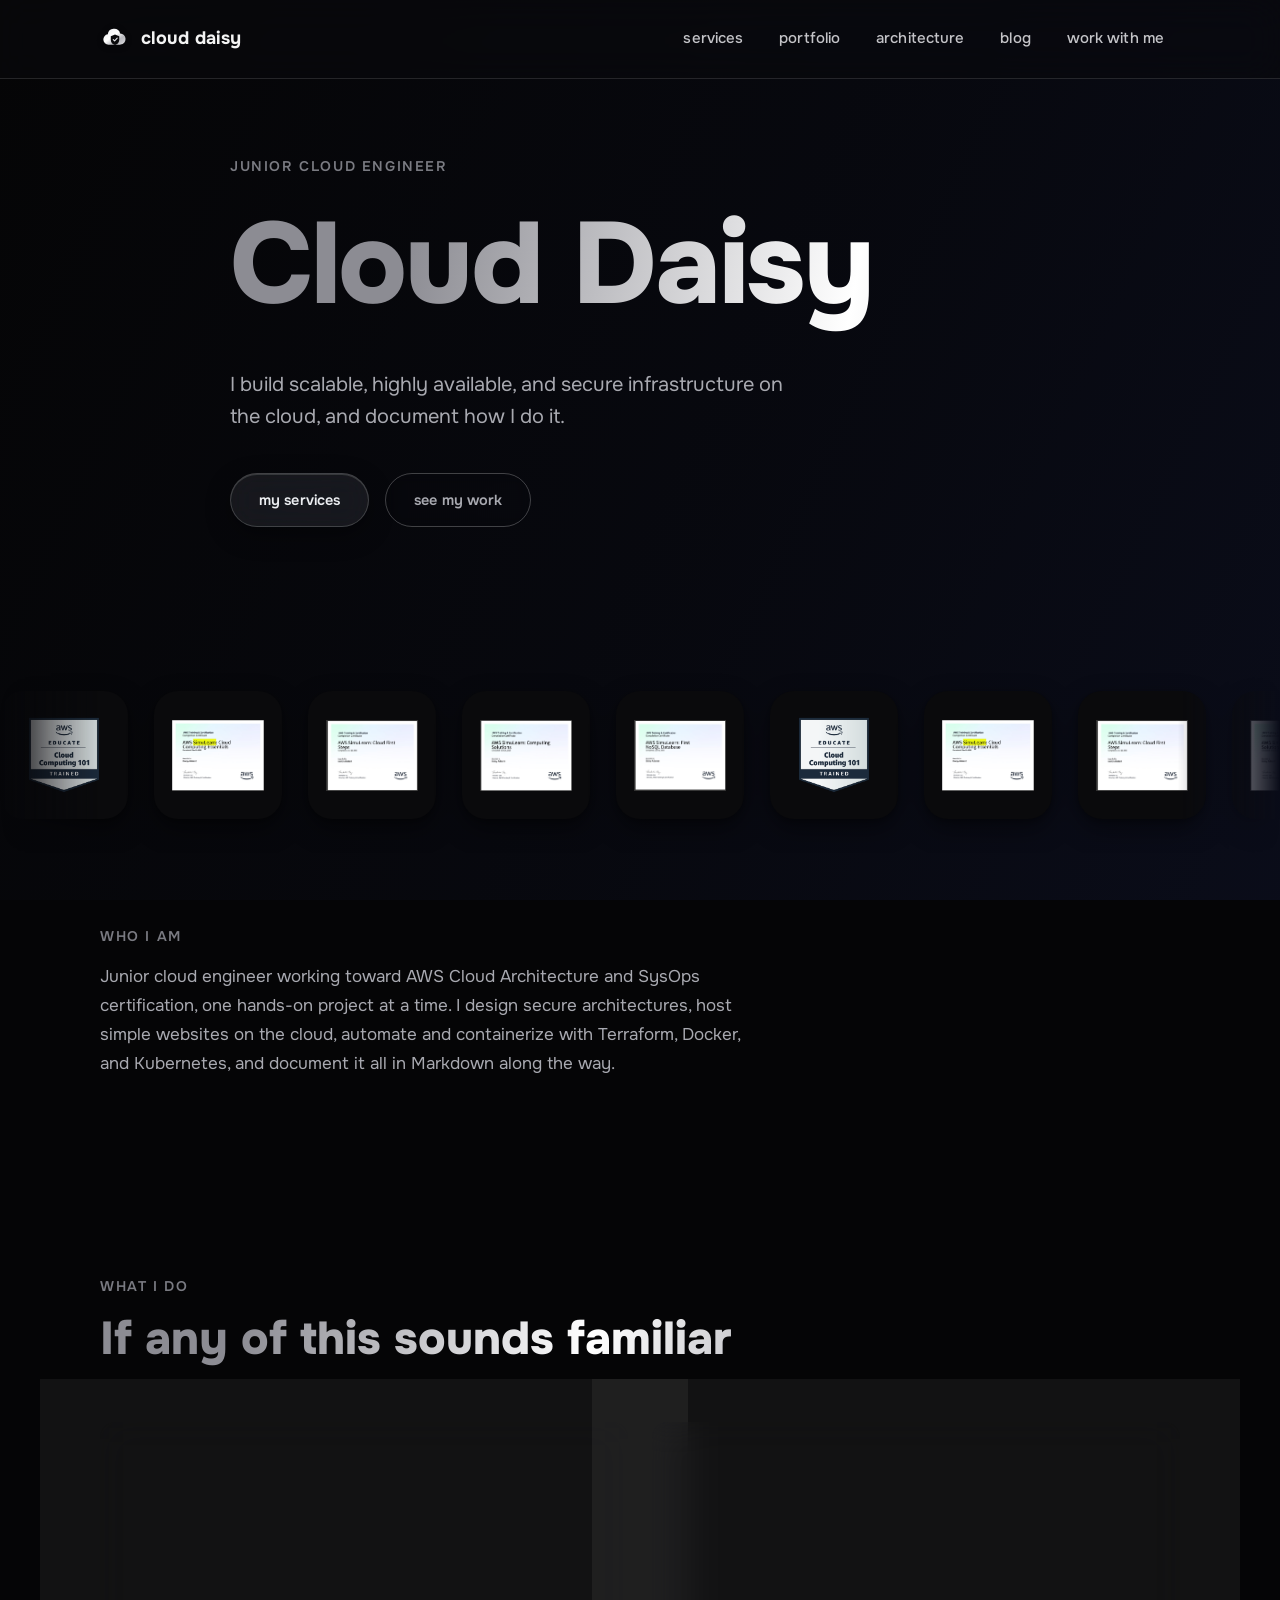
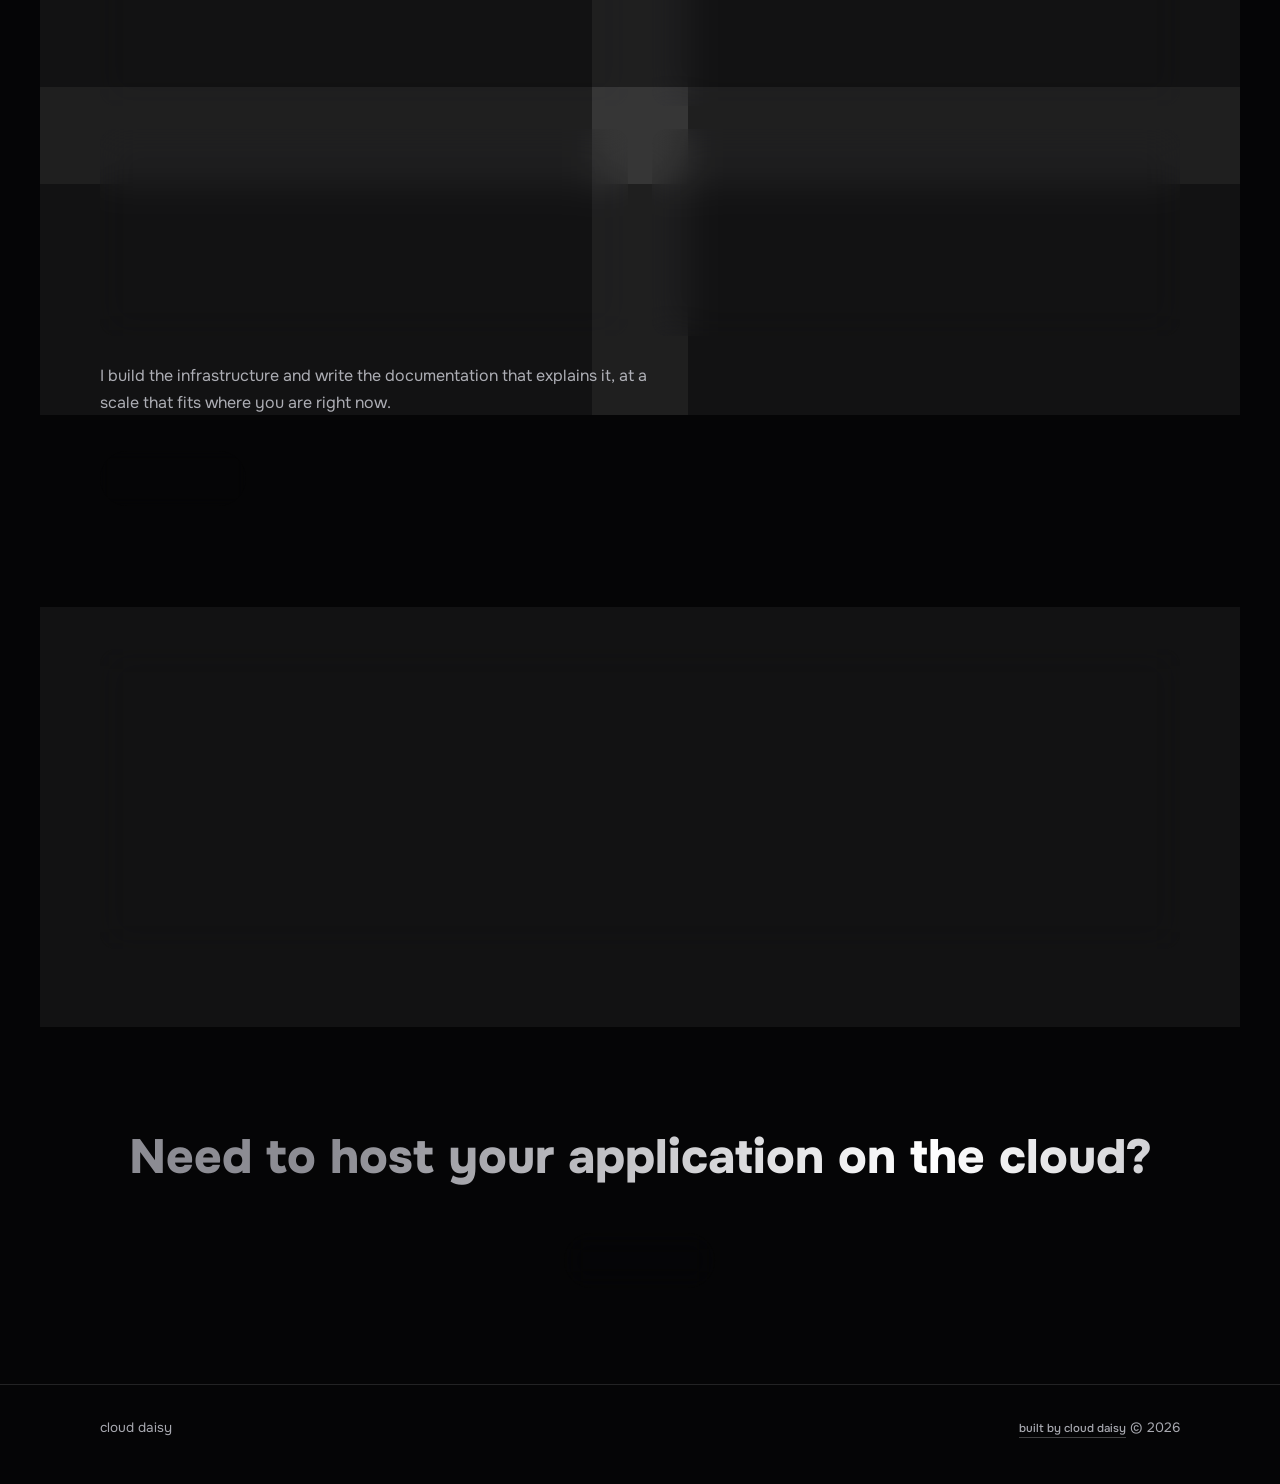
==== index.html @ 2414cbc2 "Initial commit" ====
<!DOCTYPE html>
<html lang="en">
<head>
<meta charset="UTF-8">
<meta name="viewport" content="width=device-width, initial-scale=1.0">
<title>Cloud Daisy · Junior Cloud Engineer</title>
<meta name="description" content="Cloud Daisy · junior cloud engineer building scalable, secure infrastructure on the cloud, and documenting how she does it.">
<link rel="icon" type="image/svg+xml" href="assets/logo.svg">
<link rel="stylesheet" href="style.css">
</head>
<body>

<nav class="nav">
  <div class="wrap">
    <a class="brand" href="index.html"><img src="assets/logo.svg" alt="Cloud Daisy"> cloud daisy</a>
    <ul class="nav-links">
      <li><a href="services.html">services</a></li>
      <li><a href="portfolio.html">portfolio</a></li>
      <li><a href="architecture.html">architecture</a></li>
      <li><a href="blog.html">blog</a></li>
      <li><a href="work-with-me.html">work with me</a></li>
    </ul>
  </div>
</nav>

<header class="hero">
  <div class="wrap hero-copy reveal reveal-1 in-view">
    <div class="eyebrow">junior cloud engineer</div>
    <h1>Cloud Daisy</h1>
    <p>I build scalable, highly available, and secure infrastructure on the cloud, and document how I do it.</p>
    <div class="hero-actions">
      <a class="btn btn-glass" href="services.html">my services</a>
      <a class="btn btn-ghost" href="portfolio.html">see my work</a>
    </div>
  </div>
</header>

<div class="fade-divider"></div>

<section class="carousel-section reveal" aria-label="Certifications">
  <div class="carousel-track">
    <span class="badge"><img src="assets/badge-cloud-101.png" alt="AWS Educate: Cloud Computing 101 (Trained)" loading="lazy"></span>
    <span class="badge"><img src="assets/cert-cloud-computing-essentials.jpg" alt="AWS SimuLearn: Cloud Computing Essentials" loading="lazy"></span>
    <span class="badge"><img src="assets/cert-cloud-first-steps.jpg" alt="AWS SimuLearn: Cloud First Steps" loading="lazy"></span>
    <span class="badge"><img src="assets/cert-computing-solutions.jpg" alt="AWS SimuLearn: Computing Solutions" loading="lazy"></span>
    <span class="badge"><img src="assets/cert-first-nosql.jpg" alt="AWS SimuLearn: First NoSQL Database" loading="lazy"></span>
    <span class="badge"><img src="assets/badge-cloud-101.png" alt="AWS Educate: Cloud Computing 101 (Trained)" loading="lazy"></span>
    <span class="badge"><img src="assets/cert-cloud-computing-essentials.jpg" alt="AWS SimuLearn: Cloud Computing Essentials" loading="lazy"></span>
    <span class="badge"><img src="assets/cert-cloud-first-steps.jpg" alt="AWS SimuLearn: Cloud First Steps" loading="lazy"></span>
    <span class="badge"><img src="assets/cert-computing-solutions.jpg" alt="AWS SimuLearn: Computing Solutions" loading="lazy"></span>
    <span class="badge"><img src="assets/cert-first-nosql.jpg" alt="AWS SimuLearn: First NoSQL Database" loading="lazy"></span>
  </div>
</section>

<section class="block tight">
  <div class="wrap">
    <div class="section-head reveal">
      <div class="eyebrow">who I am</div>
      <p style="color: var(--text-secondary); font-size: 17px; max-width: 640px; margin:0;">Junior cloud engineer working toward AWS Cloud Architecture and SysOps certification, one hands-on project at a time. I design secure architectures, host simple websites on the cloud, automate and containerize with Terraform, Docker, and Kubernetes, and document it all in Markdown along the way.</p>
    </div>
  </div>
</section>

<section class="block tight">
  <div class="wrap">
    <div class="section-head reveal">
      <div class="eyebrow">what i do</div>
      <h2>If any of this sounds familiar</h2>
    </div>
    <div class="grid-2">
      <div class="card reveal reveal-1">
        <span class="index">cloud-ops</span>
        <p class="body-text">Your senior engineers are already stretched thin with the heavy lifting of migrating your legacy servers to the cloud. I bring hands-on support for the smaller tasks, security hardening at the IAM level, basic operations, routine maintenance, and documentation seniors rarely have time for.</p>
      </div>
      <div class="card reveal reveal-2">
        <span class="index">reliability</span>
        <p class="body-text">You're a product owner whose application needs uptime, high availability, scalability, and security, not a flimsy setup that folds the moment traffic spikes.</p>
      </div>
      <div class="card reveal reveal-1">
        <span class="index">web presence</span>
        <p class="body-text">You're an entrepreneur, service provider, or professional who needs a simple, reliable business website live, without hiring a full agency for something that simple.</p>
      </div>
      <div class="card reveal reveal-2">
        <span class="index">documentation</span>
        <p class="body-text">You're a cloud provider tired of generic technical writers who are either too technical for your audience or not technical enough to be trusted.</p>
      </div>
    </div>
    <p style="color: var(--text-secondary); font-size: 16px; max-width: 560px; margin-top: 26px;">I build the infrastructure and write the documentation that explains it, at a scale that fits where you are right now.</p>
    <a class="btn btn-ghost" href="portfolio.html" style="margin-top: 18px;">see my work</a>
  </div>
</section>

<section class="block tight">
  <div class="wrap">
    <div class="card reveal" style="padding: 36px;">
      <div class="eyebrow">cloud daisy newsletter</div>
      <h3 style="font-family: var(--font-display); font-size: 22px; margin: 0 0 10px;">Insights, tutorials, and cloud concepts, simplified</h3>
      <p class="body-text" style="max-width: 560px;">I share what I'm learning, hands-on project case studies, tools, free resources, and the occasional giveaway, for cloud professionals and complete beginners alike.</p>
      <a class="link-out" href="#" style="display:inline-block; margin-top: 10px;">subscribe on Substack (coming soon) →</a>
    </div>
  </div>
</section>

<section class="cta-band">
  <div class="wrap reveal">
    <h2>Need to host your application on the cloud?</h2>
    <a class="btn btn-glass" href="work-with-me.html">work with me</a>
  </div>
</section>


<footer>
  <div class="wrap" style="display:flex; justify-content:space-between; width:100%; flex-wrap:wrap; gap:10px;">
    <span>cloud daisy</span>
    <span><a href="index.html" class="link-out" style="font-size:11.5px;">built by cloud daisy</a> &copy; 2026</span>
  </div>
</footer>

<script src="script.js"></script>
</body>
</html>
---- style.css ----
@import url('https://fonts.googleapis.com/css2?family=Onest:wght@400;500;600;700;800;900&display=swap');

:root {
  /* full black backdrop across the whole site; silver text */
  --bg: #050506;
  --bg-alt: #0c0c0e;
  --text-primary: #eceef1;
  --text-secondary: #a8a9b0;
  --text-muted: #7a7b82;
  --border: rgba(255, 255, 255, 0.12);
  --border-strong: rgba(255, 255, 255, 0.24);
  --card-bg: rgba(255, 255, 255, 0.055);
  --card-bg-hover: rgba(255, 255, 255, 0.09);
  --glass-bg: rgba(255, 255, 255, 0.07);
  --glass-bg-hover: rgba(255, 255, 255, 0.12);
  --glass-border: rgba(255, 255, 255, 0.18);
  --shimmer: linear-gradient(100deg, #8c8c93 10%, #ffffff 35%, #9d9da4 55%, #e2e2e6 75%, #8f8f96 90%);
  --shadow-glass: 0 2px 6px rgba(0,0,0,0.28), 0 18px 40px rgba(0,0,0,0.48);
  --sheen-line: rgba(255, 255, 255, 0.16);

  --font-display: 'Onest', sans-serif;
  --font-body: 'Onest', sans-serif;
  --font-mono: 'Onest', sans-serif;
  --radius: 16px;
  --max-width: 1160px;
}

* { box-sizing: border-box; }

html { scroll-behavior: smooth; }

body {
  margin: 0;
  background: var(--bg);
  color: var(--text-primary);
  font-family: var(--font-body);
  font-size: 17.5px;
  line-height: 1.7;
  -webkit-font-smoothing: antialiased;
  position: relative;
  min-height: 100vh;
  overflow-x: hidden;
}

a { color: inherit; text-decoration: none; }
img { max-width: 100%; display: block; }

.wrap {
  max-width: var(--max-width);
  margin: 0 auto;
  padding: 0 40px;
}

.reveal {
  opacity: 0;
  transform: translateY(22px);
  transition: opacity 0.7s cubic-bezier(0.2, 0.7, 0.2, 1), transform 0.7s cubic-bezier(0.2, 0.7, 0.2, 1);
}
.reveal.in-view { opacity: 1; transform: translateY(0); }
.reveal-1 { transition-delay: 0.08s; }
.reveal-2 { transition-delay: 0.18s; }
.reveal-3 { transition-delay: 0.28s; }
.reveal-4 { transition-delay: 0.38s; }

@media (prefers-reduced-motion: reduce) {
  .reveal { transition: none; }
}

/* ==================================================================
   GLOBAL BACKDROP — one fixed, full-viewport deep indigo sweep that
   sits behind every section on every page (not a gradient redrawn
   per element). A wide, many-stop bell-curve falloff, same indigo
   family as before, so it reads as a slow continuous shift in tone
   with no hard edges. Because it's sized and positioned to the
   viewport rather than to any single header/section box, there's no
   seam between the hero, the shorter non-home headers, the CTA
   bands, or anything in between — it's the same sweep everywhere.
   Everything painted on top (nav, cards, buttons, badges, footer)
   stays translucent glass so this reads through continuously.
   ================================================================== */

body::before {
  content: "";
  position: fixed;
  inset: 0;
  z-index: -1;
  background:
    linear-gradient(115deg,
      rgba(28, 38, 92, 0)    0%,
      rgba(28, 38, 92, 0.10) 22%,
      rgba(28, 38, 92, 0.22) 38%,
      rgba(28, 38, 92, 0.30) 50%,
      rgba(28, 38, 92, 0.22) 62%,
      rgba(28, 38, 92, 0.10) 78%,
      rgba(28, 38, 92, 0)    100%
    ),
    var(--bg);
  background-size: 260% 260%, 100% 100%;
  animation: sheenIndigo 24s ease-in-out infinite alternate;
}

@keyframes sheenIndigo {
  0%   { background-position: 0% 0%, 0 0; }
  100% { background-position: 100% 0%, 0 0; }
}

@media (prefers-reduced-motion: reduce) {
  body::before { animation: none; }
}

body > header,
.cta-band {
  position: relative;
  background: transparent;
}

footer {
  position: relative;
  background: transparent;
  color: var(--text-secondary);
  border-top: 0.5px solid var(--border);
}

/* ==================================================================
   NAV — always dark glass, floats above every section
   ================================================================== */

.nav {
  position: sticky;
  top: 0;
  z-index: 50;
  background: rgba(10, 10, 12, 0.68);
  backdrop-filter: blur(18px) saturate(160%);
  -webkit-backdrop-filter: blur(18px) saturate(160%);
  border-bottom: 0.5px solid rgba(255, 255, 255, 0.12);
}

.nav .wrap {
  display: flex;
  align-items: center;
  justify-content: space-between;
  padding-top: 16px;
  padding-bottom: 16px;
}

.brand {
  display: flex;
  align-items: center;
  gap: 11px;
  font-family: var(--font-display);
  font-weight: 700;
  font-size: 18px;
  letter-spacing: 0.1px;
  color: #f3f3f3;
}

.brand img {
  width: 30px;
  height: 30px;
  object-fit: contain;
  flex-shrink: 0;
  filter: drop-shadow(0 1px 3px rgba(0,0,0,0.4));
}

.nav-links {
  display: flex;
  gap: 4px;
  list-style: none;
  margin: 0;
  padding: 0;
  font-family: var(--font-display);
  font-size: 15px;
  font-weight: 500;
  letter-spacing: 0.1px;
  text-transform: lowercase;
}

.nav-links a {
  position: relative;
  display: inline-block;
  color: #c4c4c8;
  padding: 10px 16px;
  border-radius: 999px;
  transition: color 0.2s ease, background 0.25s ease;
}

.nav-links a:hover, .nav-links a.active {
  color: #ffffff;
  background: rgba(255, 255, 255, 0.1);
  backdrop-filter: blur(10px);
  -webkit-backdrop-filter: blur(10px);
  box-shadow: inset 0 0 0 0.5px rgba(255,255,255,0.3);
}

@media (max-width: 760px) {
  .nav-links { display: none; }
}

/* ==================================================================
   SHIMMER — buttons keep the diagonal sweep across their surface;
   glass cards get a thin traveling shine confined to their edge only
   (no beam crossing the card face). The carousel badges on the home
   page have no shimmer at all.
   ================================================================== */

.btn {
  position: relative;
  overflow: hidden;
}

.btn::after {
  content: '';
  position: absolute;
  top: 0;
  left: -60%;
  width: 40%;
  height: 100%;
  background: linear-gradient(115deg, transparent 0%, var(--sheen-line) 50%, transparent 100%);
  transform: skewX(-18deg);
  animation: glassSheen 5.5s ease-in-out infinite;
  pointer-events: none;
}

@keyframes glassSheen {
  0%   { left: -60%; }
  35%  { left: -60%; }
  70%  { left: 140%; }
  100% { left: 140%; }
}

.card, .text-box, .pricing-box, .review-card, .accordion-card, .cert-frame {
  position: relative;
}

.card::after, .text-box::after, .pricing-box::after,
.review-card::after, .accordion-card::after, .cert-frame::after {
  content: '';
  position: absolute;
  inset: 0;
  border-radius: inherit;
  padding: 1px;
  background: linear-gradient(115deg, transparent 0%, var(--sheen-line) 50%, transparent 100%);
  background-size: 240% 240%;
  -webkit-mask: linear-gradient(#fff 0 0) content-box, linear-gradient(#fff 0 0);
  -webkit-mask-composite: xor;
  mask-composite: exclude;
  animation: glassSheenEdge 7s ease-in-out infinite;
  pointer-events: none;
}

@keyframes glassSheenEdge {
  0%   { background-position: 0% 0%; }
  50%  { background-position: 100% 100%; }
  100% { background-position: 0% 0%; }
}

@media (prefers-reduced-motion: reduce) {
  .btn::after,
  .card::after, .text-box::after, .pricing-box::after,
  .review-card::after, .accordion-card::after, .cert-frame::after { animation: none; display: none; }
}

/* ==================================================================
   LIQUID GLASS BUTTONS
   ================================================================== */

.btn {
  display: inline-flex;
  align-items: center;
  justify-content: center;
  gap: 8px;
  font-family: var(--font-display);
  font-size: 14.5px;
  font-weight: 600;
  letter-spacing: 0.1px;
  padding: 14px 28px;
  border-radius: 999px;
  cursor: pointer;
  transition: background 0.25s ease, border-color 0.25s ease, transform 0.15s ease, box-shadow 0.25s ease;
  border: 0.5px solid var(--border-strong);
}

.btn:hover { transform: translateY(-2px); }
.btn:active { transform: scale(0.98); }

.btn-glass {
  background: var(--glass-bg);
  backdrop-filter: blur(14px) saturate(160%);
  -webkit-backdrop-filter: blur(14px) saturate(160%);
  color: var(--text-primary);
  border-color: var(--glass-border);
  box-shadow: inset 0 1px 0 rgba(255,255,255,0.14), 0 8px 24px rgba(0,0,0,0.35);
}
.btn-glass:hover {
  background: var(--glass-bg-hover);
  box-shadow: inset 0 1px 0 rgba(255,255,255,0.2), 0 10px 28px rgba(0,0,0,0.4);
}

.btn-ghost {
  background: transparent;
  border-color: var(--border-strong);
  color: var(--text-secondary);
  backdrop-filter: blur(6px);
  -webkit-backdrop-filter: blur(6px);
}
.btn-ghost:hover {
  color: var(--text-primary);
  border-color: var(--glass-border);
  background: var(--glass-bg);
}

/* ==================================================================
   HERO
   ================================================================== */

.hero {
  position: relative;
  padding: 76px 0 130px;
}

.hero-copy { max-width: 900px; }

.eyebrow {
  font-family: var(--font-display);
  font-size: 14px;
  font-weight: 600;
  color: var(--text-muted);
  letter-spacing: 1.6px;
  text-transform: uppercase;
  margin-bottom: 22px;
}

.hero h1, body > header:not(.hero) h1, .cta-band h2, .section-head h2, .service-title {
  font-family: var(--font-display);
  font-weight: 800;
  background: var(--shimmer);
  background-size: 220% 100%;
  -webkit-background-clip: text;
  background-clip: text;
  color: transparent;
  animation: shimmer 7s ease-in-out infinite;
  padding-bottom: 0.1em;
}

strong, b {
  font-family: var(--font-display);
  font-weight: 800;
  background: var(--shimmer);
  background-size: 220% 100%;
  -webkit-background-clip: text;
  background-clip: text;
  color: transparent;
  animation: shimmer 7s ease-in-out infinite;
  padding-bottom: 0.1em;
  display: inline-block;
}

@keyframes shimmer {
  0%   { background-position: 0% 50%; }
  50%  { background-position: 100% 50%; }
  100% { background-position: 0% 50%; }
}

@media (prefers-reduced-motion: reduce) {
  .hero h1, .cta-band h2, .section-head h2, .service-title, strong, b { animation: none; }
}

.hero h1 {
  font-size: clamp(56px, 9vw, 128px);
  line-height: 1.12;
  letter-spacing: -0.02em;
  margin: 0 0 28px;
}

.hero p {
  font-size: 20px;
  line-height: 1.6;
  color: var(--text-secondary);
  max-width: 560px;
  margin: 0 0 40px;
}

.hero-actions { display: flex; gap: 16px; flex-wrap: wrap; }

/* Non-home page headers: same opening treatment, smaller scale.
   No background of their own — they sit on the shared fixed backdrop,
   so there's no boxed edge or seam against the rest of the page. */
body > header:not(.hero) {
  padding-top: 64px;
  padding-bottom: 64px;
}
body > header:not(.hero) h1 {
  font-size: clamp(38px, 5.5vw, 58px);
  line-height: 1.22;
  letter-spacing: -0.01em;
}

/* ---------- Fade transition after hero/header ---------- */

.fade-divider {
  display: block;
  width: 100%;
  height: 70px;
  margin-top: -70px;
  position: relative;
  z-index: 1;
  pointer-events: none;
  background: transparent;
}

/* ==================================================================
   BADGE CAROUSEL — borderless, floats on section background,
   edges soft-fade instead of hard-cropping
   ================================================================== */

.carousel-section {
  padding: 34px 0;
  overflow: hidden;
  -webkit-mask-image: linear-gradient(90deg, transparent 0%, black 8%, black 92%, transparent 100%);
  mask-image: linear-gradient(90deg, transparent 0%, black 8%, black 92%, transparent 100%);
}

.carousel-track {
  display: flex;
  gap: 26px;
  width: max-content;
  animation: scroll-left 34s linear infinite;
  align-items: center;
}

.carousel-section:hover .carousel-track { animation-play-state: paused; }

.badge {
  display: flex;
  align-items: center;
  justify-content: center;
  width: 128px;
  height: 128px;
  flex-shrink: 0;
  border-radius: 24px;
  background: #0a0a0c;
  box-shadow: 0 10px 26px rgba(0,0,0,0.4), 0 2px 6px rgba(0,0,0,0.3);
  padding: 18px;
  transition: transform 0.25s ease;
}
.badge:hover { transform: translateY(-3px); }

.badge img {
  max-width: 100%;
  max-height: 100%;
  width: auto;
  height: auto;
  object-fit: contain;
}

@keyframes scroll-left {
  from { transform: translateX(0); }
  to { transform: translateX(-50%); }
}

@media (prefers-reduced-motion: reduce) {
  .carousel-track { animation: none; overflow-x: auto; }
}

/* ==================================================================
   SECTIONS, CARDS, GRIDS
   ================================================================== */

section.block { padding: 110px 0; }
section.block.tight { padding: 72px 0; }

.section-head { margin-bottom: 52px; max-width: 640px; }
.section-head .eyebrow { margin-bottom: 14px; }

.section-head h2 {
  font-size: clamp(30px, 4vw, 46px);
  line-height: 1.14;
  margin: 0 0 16px;
}

.section-head p { color: var(--text-secondary); font-size: 18px; margin: 0; }

.card {
  background: var(--card-bg);
  backdrop-filter: blur(18px) saturate(150%);
  -webkit-backdrop-filter: blur(18px) saturate(150%);
  border: 0.5px solid var(--border);
  border-radius: var(--radius);
  padding: 34px;
  box-shadow: var(--shadow-glass);
  transition: transform 0.3s ease, border-color 0.3s ease, background 0.3s ease, box-shadow 0.3s ease;
}

.card:hover {
  border-color: var(--border-strong);
  background: var(--card-bg-hover);
  transform: translateY(-4px);
  box-shadow: 0 4px 10px rgba(0,0,0,0.3), 0 22px 46px rgba(0,0,0,0.5);
}

.grid-3 { display: grid; grid-template-columns: repeat(3, 1fr); gap: 24px; }
.grid-2 { display: grid; grid-template-columns: repeat(2, 1fr); gap: 24px; }

@media (max-width: 900px) {
  .grid-3 { grid-template-columns: 1fr; }
  .grid-2 { grid-template-columns: 1fr; }
  .hero { padding: 56px 0 88px; }
}

.card .index {
  font-family: var(--font-display);
  font-size: 13px;
  font-weight: 600;
  letter-spacing: 0.4px;
  text-transform: uppercase;
  color: var(--text-muted);
  margin-bottom: 18px;
  display: block;
}

.card h3 {
  font-family: var(--font-display);
  font-size: 21px;
  font-weight: 700;
  margin: 0 0 12px;
  color: var(--text-primary);
}

.card p { color: var(--text-secondary); font-size: 16px; line-height: 1.6; margin: 0 0 20px; }

.card .rate {
  font-family: var(--font-display);
  font-size: 14.5px;
  font-weight: 600;
  color: var(--text-primary);
  border-top: 0.5px solid var(--border);
  padding-top: 16px;
}

.placeholder-card {
  background: transparent;
  border: 0.5px dashed var(--border);
  color: var(--text-muted);
}
.placeholder-card .index { color: var(--text-muted); }
.placeholder-card::after { display: none; }

.cta-band {
  padding: 96px 0;
  text-align: center;
}

.cta-band h2 {
  font-size: clamp(30px, 4.5vw, 48px);
  margin: 0 0 30px;
}

footer {
  padding: 32px 0 44px;
  font-family: var(--font-display);
  font-size: 13.5px;
}

.divider { height: 0.5px; background: var(--border); border: none; margin: 0; }

.link-out {
  font-family: var(--font-display);
  font-size: 14px;
  font-weight: 500;
  color: var(--text-secondary);
  border-bottom: 0.5px solid var(--border-strong);
  padding-bottom: 1px;
  transition: color 0.2s ease;
}
.link-out:hover { color: var(--text-primary); }

/* ---------- Pricing & service breakdown ---------- */

.price-tag {
  font-family: var(--font-display);
  font-size: 27px;
  font-weight: 700;
  color: var(--text-primary);
  margin-bottom: 6px;
}

.price-note {
  font-family: var(--font-display);
  font-size: 13px;
  color: var(--text-muted);
}

.service-block { padding: 76px 0; border-top: 0.5px solid var(--border); }
.service-block:first-child { border-top: none; }

.service-kicker {
  font-family: var(--font-display);
  font-size: 13px;
  font-weight: 600;
  letter-spacing: 0.6px;
  text-transform: uppercase;
  color: var(--text-muted);
  margin-bottom: 10px;
}

.service-title {
  font-size: clamp(28px, 3.6vw, 38px);
  margin: 0 0 26px;
}

.subhead {
  font-family: var(--font-display);
  font-size: 15.5px;
  font-weight: 700;
  color: var(--text-primary);
  margin: 0 0 12px;
}

.body-text { color: var(--text-secondary); font-size: 16px; line-height: 1.7; margin: 0 0 10px; }

/* ---------- Boxed text panels (services page) ---------- */

.text-box {
  background: var(--card-bg);
  backdrop-filter: blur(18px) saturate(150%);
  -webkit-backdrop-filter: blur(18px) saturate(150%);
  border: 0.5px solid var(--border);
  border-radius: var(--radius);
  padding: 30px 32px;
  box-shadow: var(--shadow-glass);
}
.text-box .subhead { margin-bottom: 10px; }
.text-box .body-text:last-child { margin-bottom: 0; }

/* ---------- Elongated SaaS-style pricing row (services 01 & 02) ---------- */

.pricing-row {
  display: grid;
  grid-template-columns: repeat(auto-fit, minmax(250px, 1fr));
  gap: 20px;
  margin-top: 4px;
  align-items: stretch;
}

.pricing-box {
  background: var(--card-bg);
  backdrop-filter: blur(18px) saturate(150%);
  -webkit-backdrop-filter: blur(18px) saturate(150%);
  border: 0.5px solid var(--border);
  border-radius: var(--radius);
  padding: 32px 30px;
  box-shadow: var(--shadow-glass);
  text-align: left;
  display: flex;
  flex-direction: column;
}

.pricing-box .index {
  font-family: var(--font-display);
  font-size: 12.5px;
  font-weight: 600;
  letter-spacing: 0.4px;
  text-transform: uppercase;
  color: var(--text-muted);
  margin-bottom: 14px;
  display: block;
}

.pricing-box .price-tag { font-size: 30px; }
.pricing-box .price-desc { color: var(--text-secondary); font-size: 14.5px; line-height: 1.55; margin-top: 8px; }
.pricing-box .price-desc:last-child { margin-bottom: 0; }

.pricing-box .whatyouget { margin-top: 16px; }

@media (max-width: 760px) {
  .pricing-row { grid-template-columns: 1fr; }
}

/* ---------- Feature/what-you-get bullet lists (pricing boxes) ---------- */

.whatyouget {
  list-style: none;
  margin: 0;
  padding: 0;
  font-size: 14.5px;
  color: var(--text-secondary);
}

.whatyouget li {
  padding: 9px 0 9px 20px;
  border-top: 0.5px solid var(--border);
  position: relative;
  line-height: 1.5;
}
.whatyouget li:first-child { border-top: none; padding-top: 0; }
.whatyouget li::before {
  content: '·';
  position: absolute;
  left: 4px;
  color: var(--text-muted);
}

.price-footnote {
  font-family: var(--font-display);
  font-size: 12.5px;
  font-style: italic;
  color: var(--text-muted);
  margin-top: 14px;
}

/* ---------- Accordion card (03 · Cloud Engineering & SysOps) ---------- */

.accordion-card {
  background: var(--card-bg);
  backdrop-filter: blur(18px) saturate(150%);
  -webkit-backdrop-filter: blur(18px) saturate(150%);
  border: 0.5px solid var(--border);
  border-radius: var(--radius);
  box-shadow: var(--shadow-glass);
  padding: 8px 32px;
  margin-top: 20px;
}

.accordion-item {
  border-top: 0.5px solid var(--border);
  padding: 6px 0;
}
.accordion-item:first-child { border-top: none; }

.accordion-item summary {
  list-style: none;
  cursor: pointer;
  display: flex;
  align-items: center;
  justify-content: space-between;
  gap: 20px;
  padding: 20px 0;
  font-family: var(--font-display);
  font-size: 15.5px;
  font-weight: 700;
  color: var(--text-primary);
}
.accordion-item summary::-webkit-details-marker { display: none; }
.accordion-item summary::marker { content: ''; }

.acc-icon {
  flex-shrink: 0;
  width: 26px;
  height: 26px;
  border-radius: 50%;
  border: 0.5px solid var(--border-strong);
  display: flex;
  align-items: center;
  justify-content: center;
  font-size: 16px;
  font-weight: 500;
  color: var(--text-secondary);
  transition: transform 0.25s ease;
}
.accordion-item[open] .acc-icon { transform: rotate(45deg); }

.acc-body { padding: 0 0 26px; }
.acc-body .body-text:last-child { margin-bottom: 0; }
.acc-body .btn { margin-top: 6px; }

/* ---------- Reviews / testimonials — float like badges, no boxed border ---------- */

.reviews-section { overflow: hidden; padding: 10px 0 6px; }

.reviews-track {
  display: flex;
  gap: 22px;
  width: max-content;
  animation: scroll-left 36s linear infinite;
}

.reviews-section:hover .reviews-track { animation-play-state: paused; }

.review-card {
  width: 320px;
  flex-shrink: 0;
  background: var(--card-bg);
  backdrop-filter: blur(18px) saturate(150%);
  -webkit-backdrop-filter: blur(18px) saturate(150%);
  border: none;
  border-radius: var(--radius);
  padding: 26px;
  box-shadow: var(--shadow-glass);
  transition: transform 0.25s ease;
}
.review-card:hover { transform: translateY(-3px); }

.review-card p { font-size: 14.5px; color: var(--text-secondary); margin: 0 0 16px; line-height: 1.6; }
.review-card .who { font-family: var(--font-display); font-size: 12.5px; color: var(--text-muted); }

/* ---------- About-me photo (Work With Me page) ---------- */

.about-flex {
  display: flex;
  align-items: flex-start;
  gap: 40px;
}

.about-photo {
  width: 140px;
  height: 140px;
  border-radius: 999px;
  flex-shrink: 0;
  background-size: cover;
  background-position: center top;
  border: 0.5px solid var(--border-strong);
  box-shadow: 0 10px 30px rgba(0,0,0,0.4);
}

@media (max-width: 640px) {
  .about-flex { flex-direction: column; align-items: flex-start; }
  .about-photo { width: 110px; height: 110px; }
}

/* ---------- Certification photo gallery (Work With Me page) ---------- */

.cert-grid {
  display: grid;
  grid-template-columns: repeat(2, 1fr);
  gap: 24px;
}

.cert-item { display: block; }

.cert-frame {
  border-radius: var(--radius);
  border: 0.5px solid var(--border);
  background: #0a0a0c;
  box-shadow: var(--shadow-glass);
  aspect-ratio: 4 / 3;
}

.cert-frame img {
  width: 100%;
  height: 100%;
  object-fit: cover;
  transition: transform 0.5s ease;
}

.cert-item:hover .cert-frame img { transform: scale(1.06); }

.cert-caption {
  margin: 14px 2px 0;
  font-size: 14.5px;
  color: var(--text-secondary);
  letter-spacing: 0.1px;
}

@media (max-width: 640px) {
  .cert-grid { grid-template-columns: 1fr; }
}
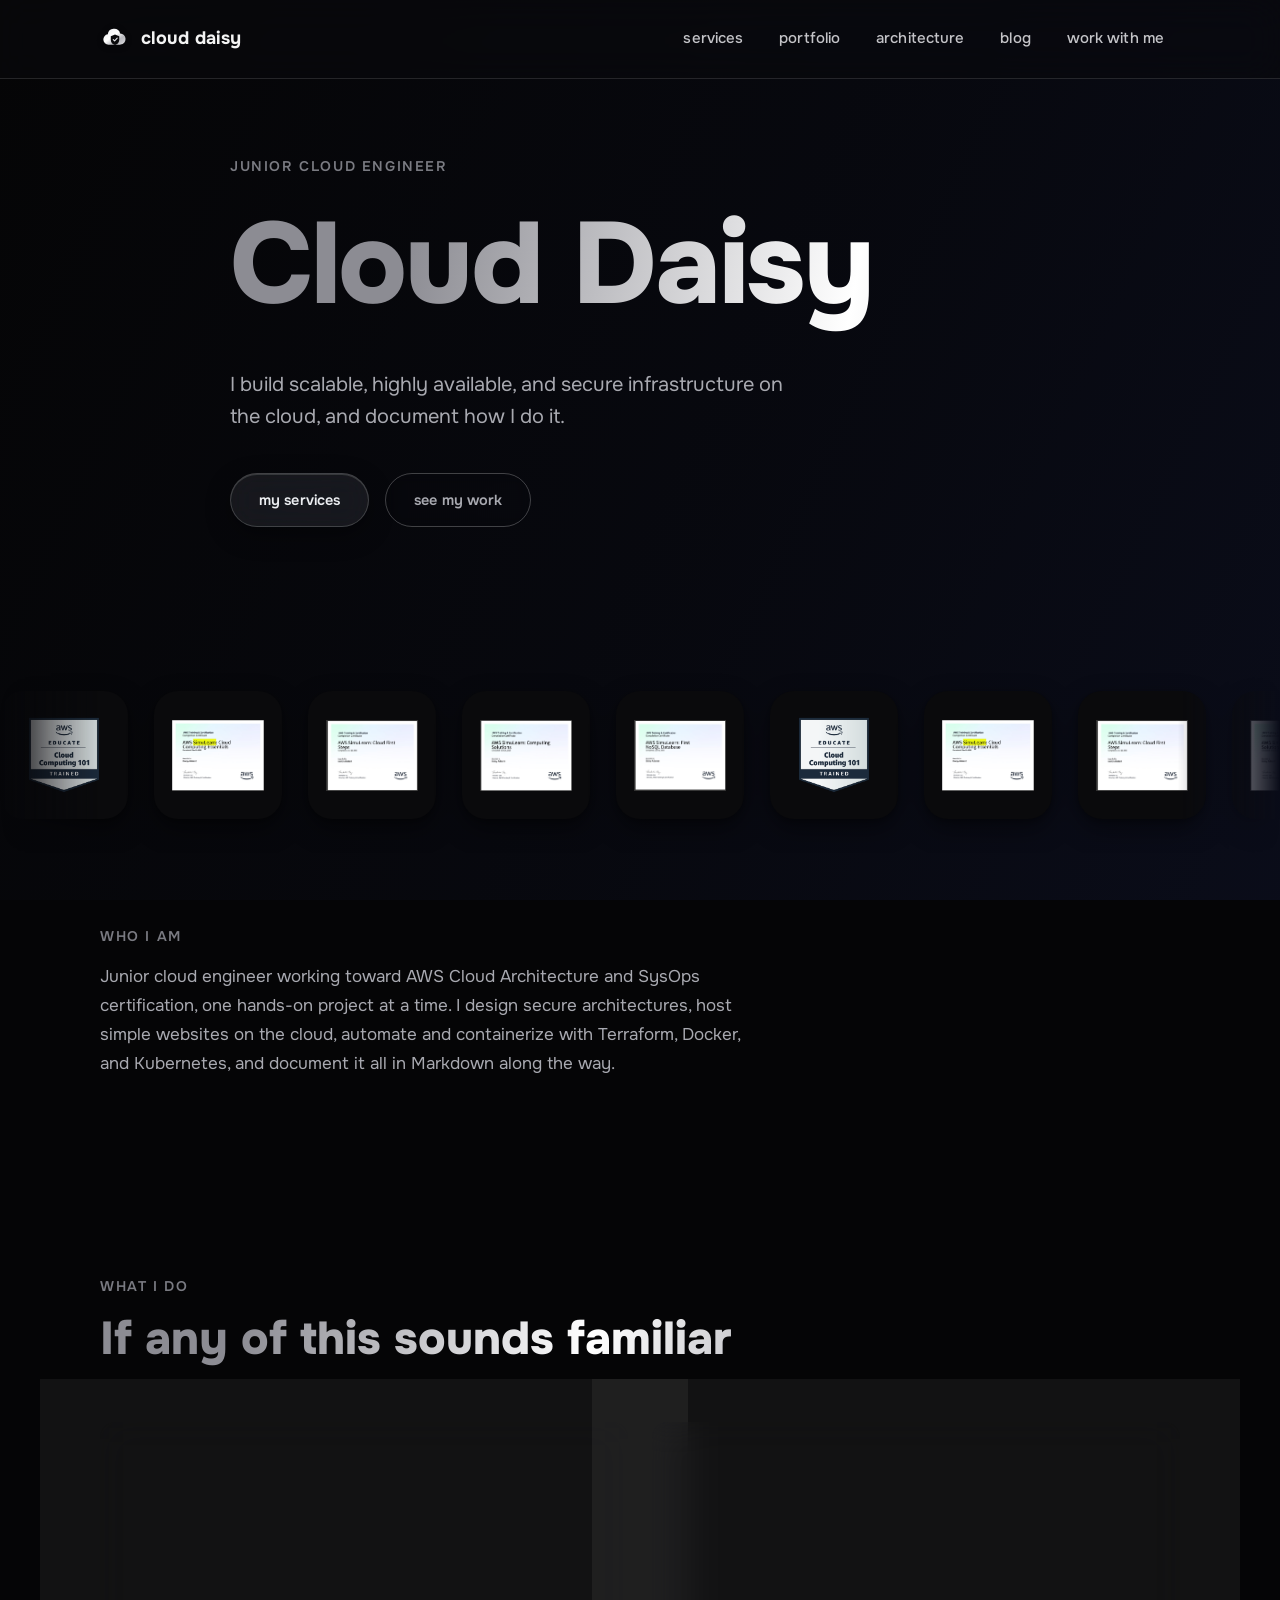
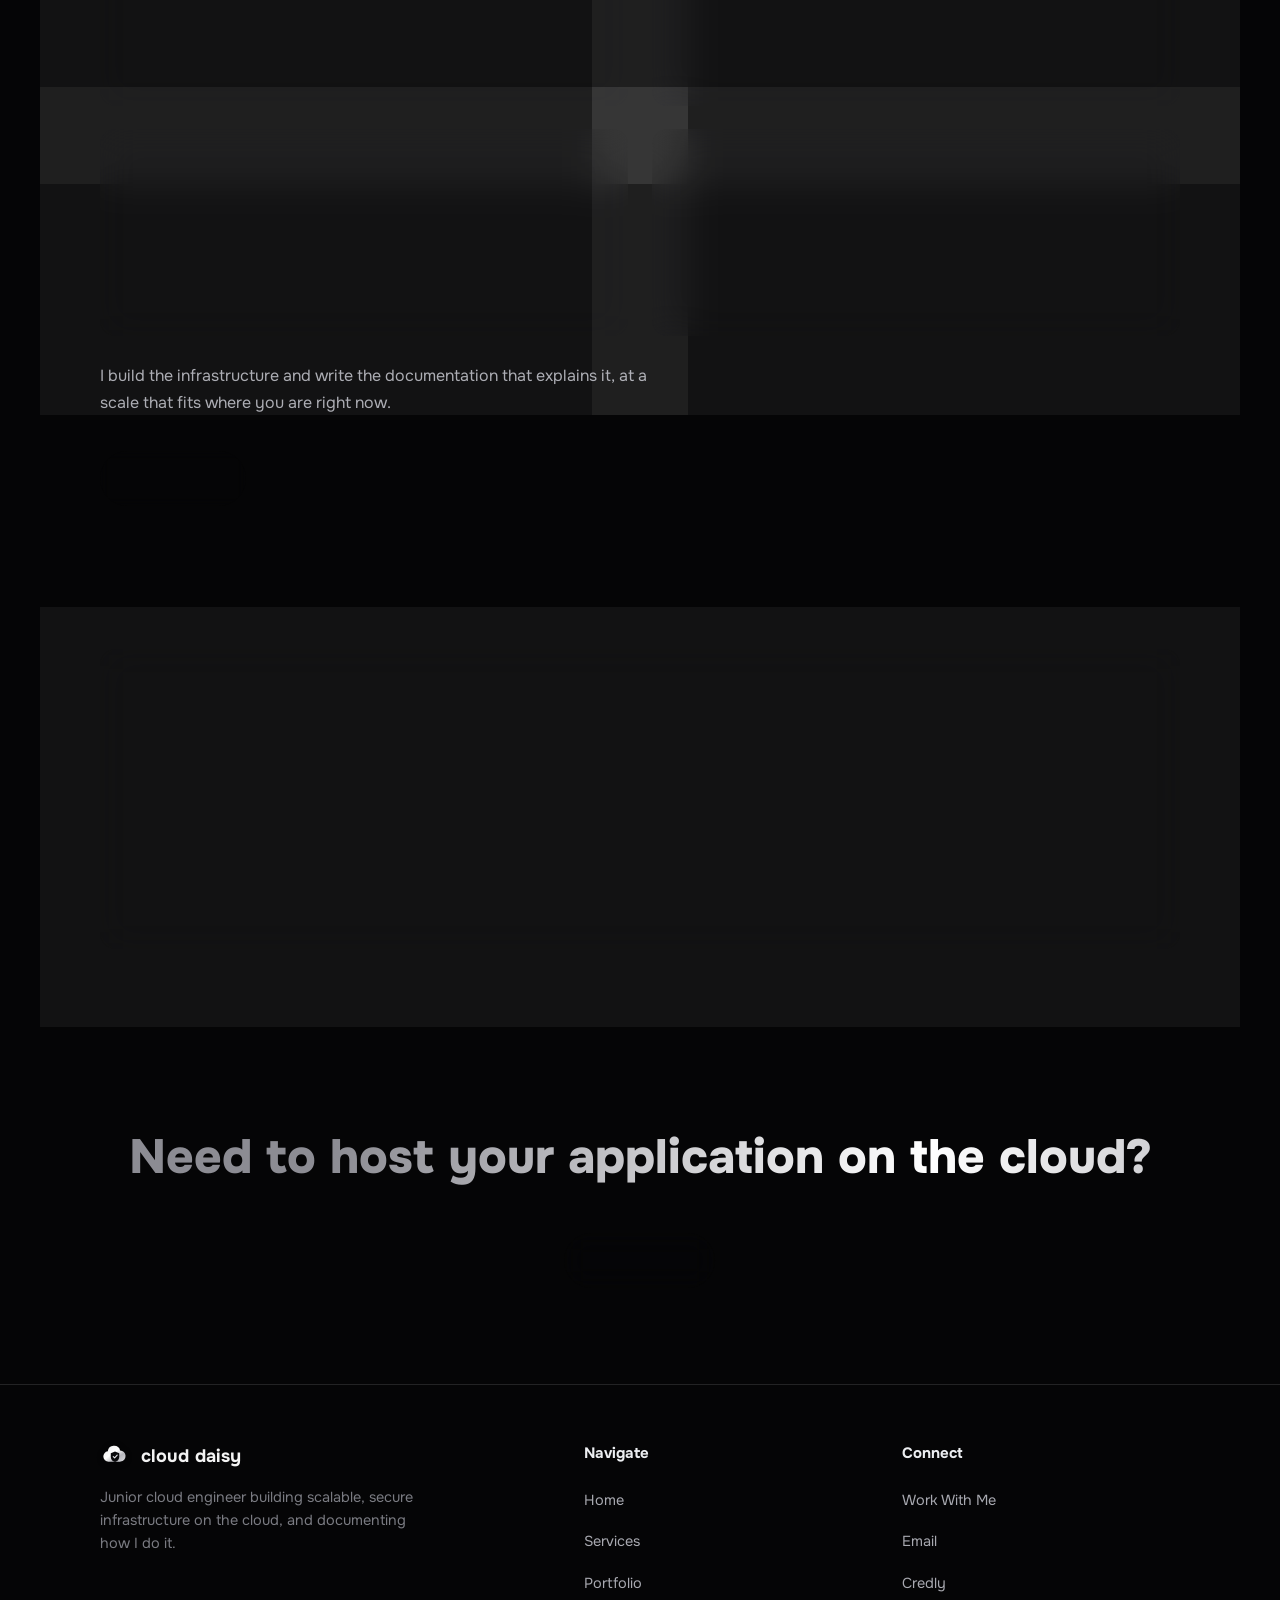
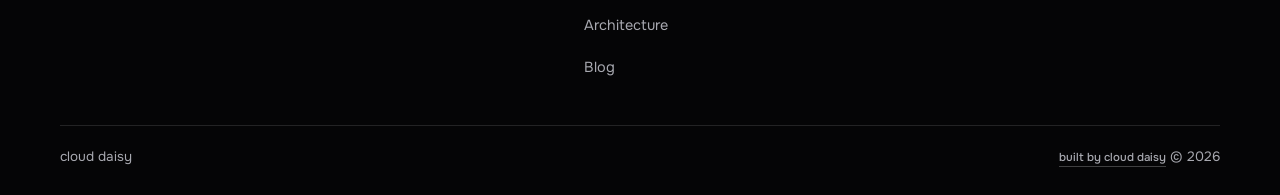
==== commit c17b546f: "add mobile nav and footer links" ====
--- a/index.html
+++ b/index.html
@@ -20,6 +20,9 @@
       <li><a href="blog.html">blog</a></li>
       <li><a href="work-with-me.html">work with me</a></li>
     </ul>
+    <button class="nav-toggle" id="navToggle" aria-label="Toggle menu" aria-expanded="false">
+      <span></span><span></span><span></span>
+    </button>
   </div>
 </nav>
 
@@ -110,7 +113,31 @@
 
 
 <footer>
-  <div class="wrap" style="display:flex; justify-content:space-between; width:100%; flex-wrap:wrap; gap:10px;">
+  <div class="wrap footer-grid">
+    <div class="footer-brand">
+      <a class="brand" href="index.html"><img src="assets/logo.svg" alt="Cloud Daisy"> cloud daisy</a>
+      <p class="footer-tagline">Junior cloud engineer building scalable, secure infrastructure on the cloud, and documenting how I do it.</p>
+    </div>
+    <div class="footer-col">
+      <div class="footer-heading">Navigate</div>
+      <ul class="footer-links">
+        <li><a href="index.html">Home</a></li>
+        <li><a href="services.html">Services</a></li>
+        <li><a href="portfolio.html">Portfolio</a></li>
+        <li><a href="architecture.html">Architecture</a></li>
+        <li><a href="blog.html">Blog</a></li>
+      </ul>
+    </div>
+    <div class="footer-col">
+      <div class="footer-heading">Connect</div>
+      <ul class="footer-links">
+        <li><a href="work-with-me.html">Work With Me</a></li>
+        <li><a href="mailto:daisy@cloud-daisy.com">Email</a></li>
+        <li><a href="#" target="_blank" rel="noopener">Credly</a></li>
+      </ul>
+    </div>
+  </div>
+  <div class="wrap footer-bottom">
     <span>cloud daisy</span>
     <span><a href="index.html" class="link-out" style="font-size:11.5px;">built by cloud daisy</a> &copy; 2026</span>
   </div>
--- a/style.css
+++ b/style.css
@@ -192,8 +192,57 @@
   box-shadow: inset 0 0 0 0.5px rgba(255,255,255,0.3);
 }
 
+.nav-toggle {
+  display: none;
+  background: none;
+  border: none;
+  cursor: pointer;
+  padding: 8px;
+  flex-direction: column;
+  gap: 5px;
+}
+
+.nav-toggle span {
+  display: block;
+  width: 24px;
+  height: 2px;
+  background: var(--text-primary);
+  border-radius: 2px;
+  transition: transform 0.25s ease, opacity 0.25s ease;
+}
+
 @media (max-width: 760px) {
-  .nav-links { display: none; }
+  .nav-toggle { display: flex; }
+
+  .nav-links {
+    display: flex;
+    flex-direction: column;
+    position: absolute;
+    top: 100%;
+    left: 0;
+    right: 0;
+    background: rgba(10, 10, 12, 0.92);
+    backdrop-filter: blur(18px) saturate(160%);
+    -webkit-backdrop-filter: blur(18px) saturate(160%);
+    border-bottom: 0.5px solid rgba(255, 255, 255, 0.12);
+    padding: 12px 20px 20px;
+    gap: 4px;
+    max-height: 0;
+    overflow: hidden;
+    opacity: 0;
+    transition: max-height 0.3s ease, opacity 0.25s ease;
+  }
+
+  .nav-links.mobile-open {
+    max-height: 400px;
+    opacity: 1;
+  }
+
+  .nav-links a { padding: 12px 14px; border-radius: 10px; }
+
+  .nav.menu-open .nav-toggle span:nth-child(1) { transform: translateY(7px) rotate(45deg); }
+  .nav.menu-open .nav-toggle span:nth-child(2) { opacity: 0; }
+  .nav.menu-open .nav-toggle span:nth-child(3) { transform: translateY(-7px) rotate(-45deg); }
 }
 
 /* ==================================================================
@@ -555,10 +604,43 @@
   margin: 0 0 30px;
 }
 
-footer {
-  padding: 32px 0 44px;
-  font-family: var(--font-display);
+footer { padding: 56px 0 0; font-family: var(--font-display); }
+
+.footer-grid {
+  display: grid;
+  grid-template-columns: 1.6fr 1fr 1fr;
+  gap: 40px;
+  padding-bottom: 44px;
+}
+
+.footer-brand .brand { margin-bottom: 14px; }
+.footer-tagline { color: var(--text-muted); font-size: 14.5px; line-height: 1.6; max-width: 320px; margin: 0; }
+
+.footer-heading {
+  font-family: var(--font-display);
+  font-weight: 700;
+  font-size: 15px;
+  color: var(--text-primary);
+  margin-bottom: 18px;
+}
+
+.footer-links { list-style: none; margin: 0; padding: 0; display: flex; flex-direction: column; gap: 12px; }
+.footer-links a { color: var(--text-secondary); font-size: 14.5px; transition: color 0.2s ease; }
+.footer-links a:hover { color: var(--text-primary); }
+
+.footer-bottom {
+  display: flex;
+  justify-content: space-between;
+  flex-wrap: wrap;
+  gap: 10px;
+  padding: 20px 0 26px;
+  border-top: 0.5px solid var(--border);
   font-size: 13.5px;
+  color: var(--text-secondary);
+}
+
+@media (max-width: 700px) {
+  .footer-grid { grid-template-columns: 1fr; gap: 32px; }
 }
 
 .divider { height: 0.5px; background: var(--border); border: none; margin: 0; }
